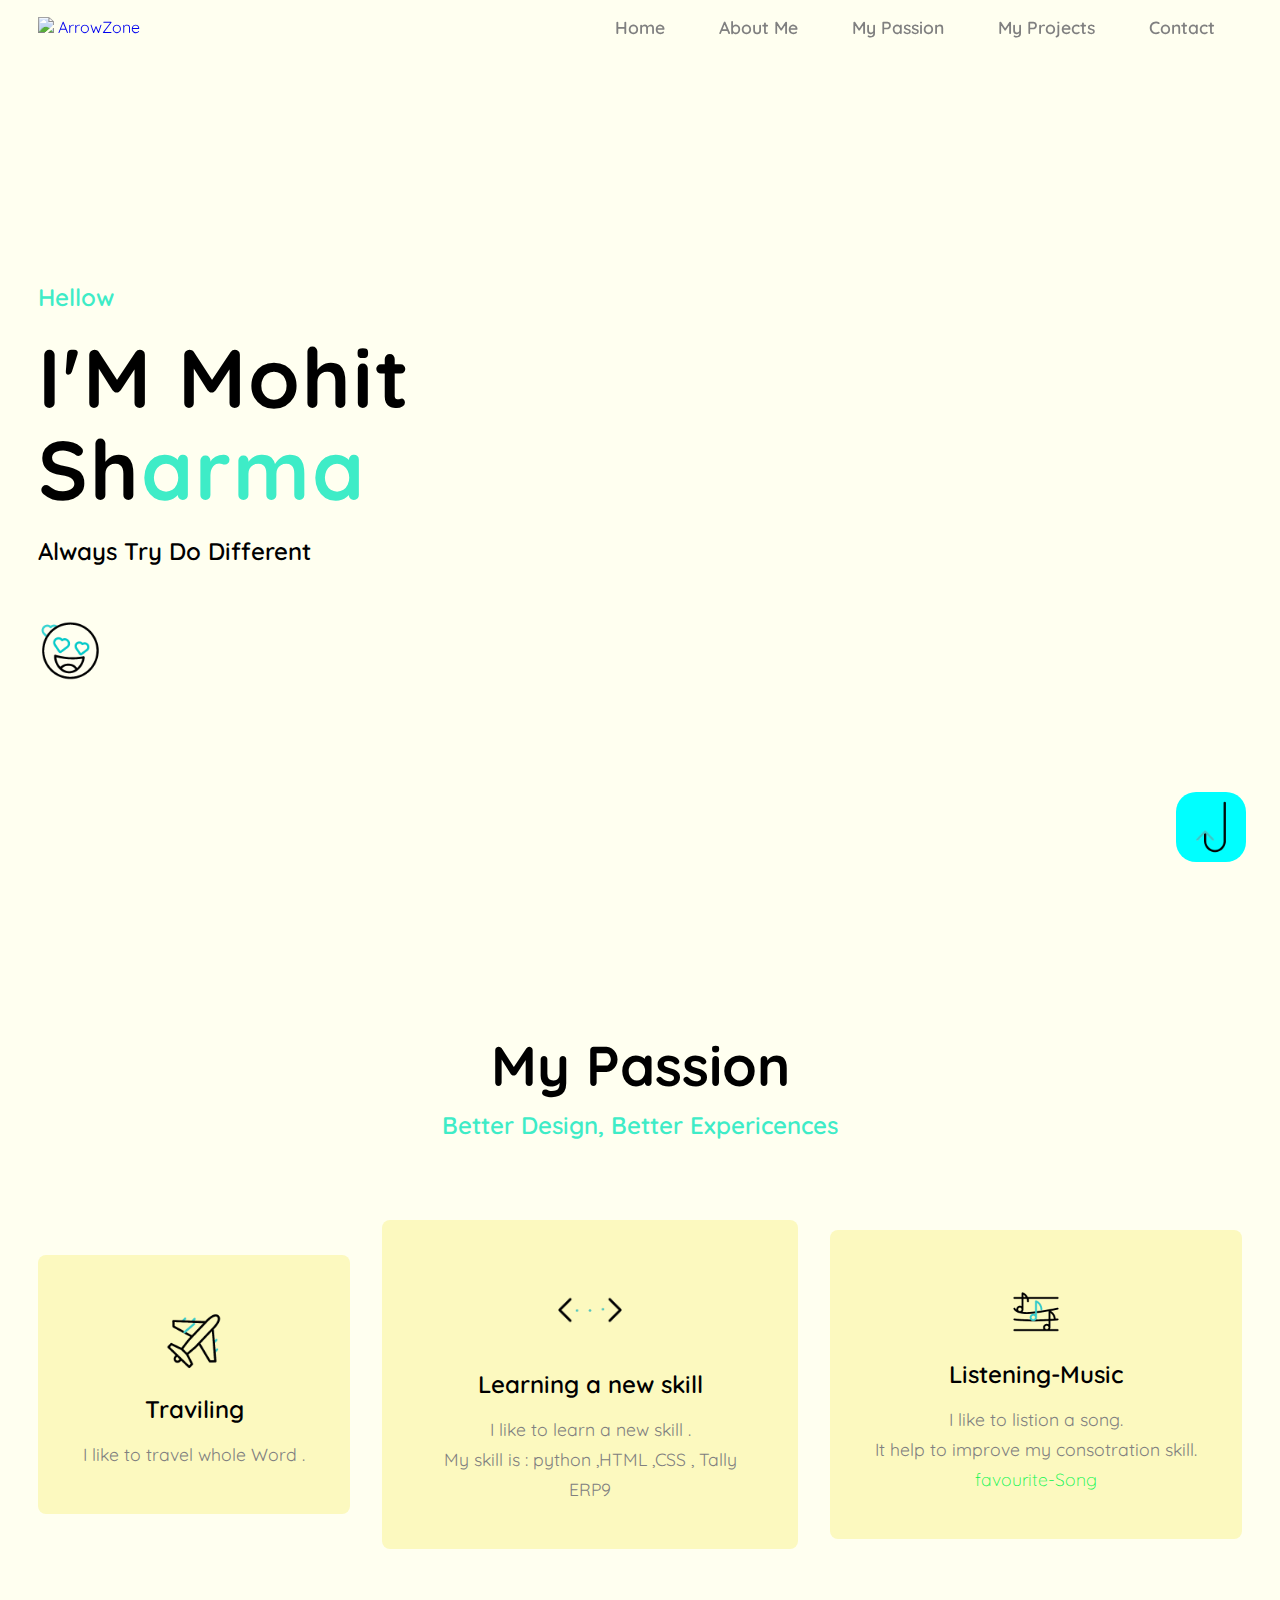
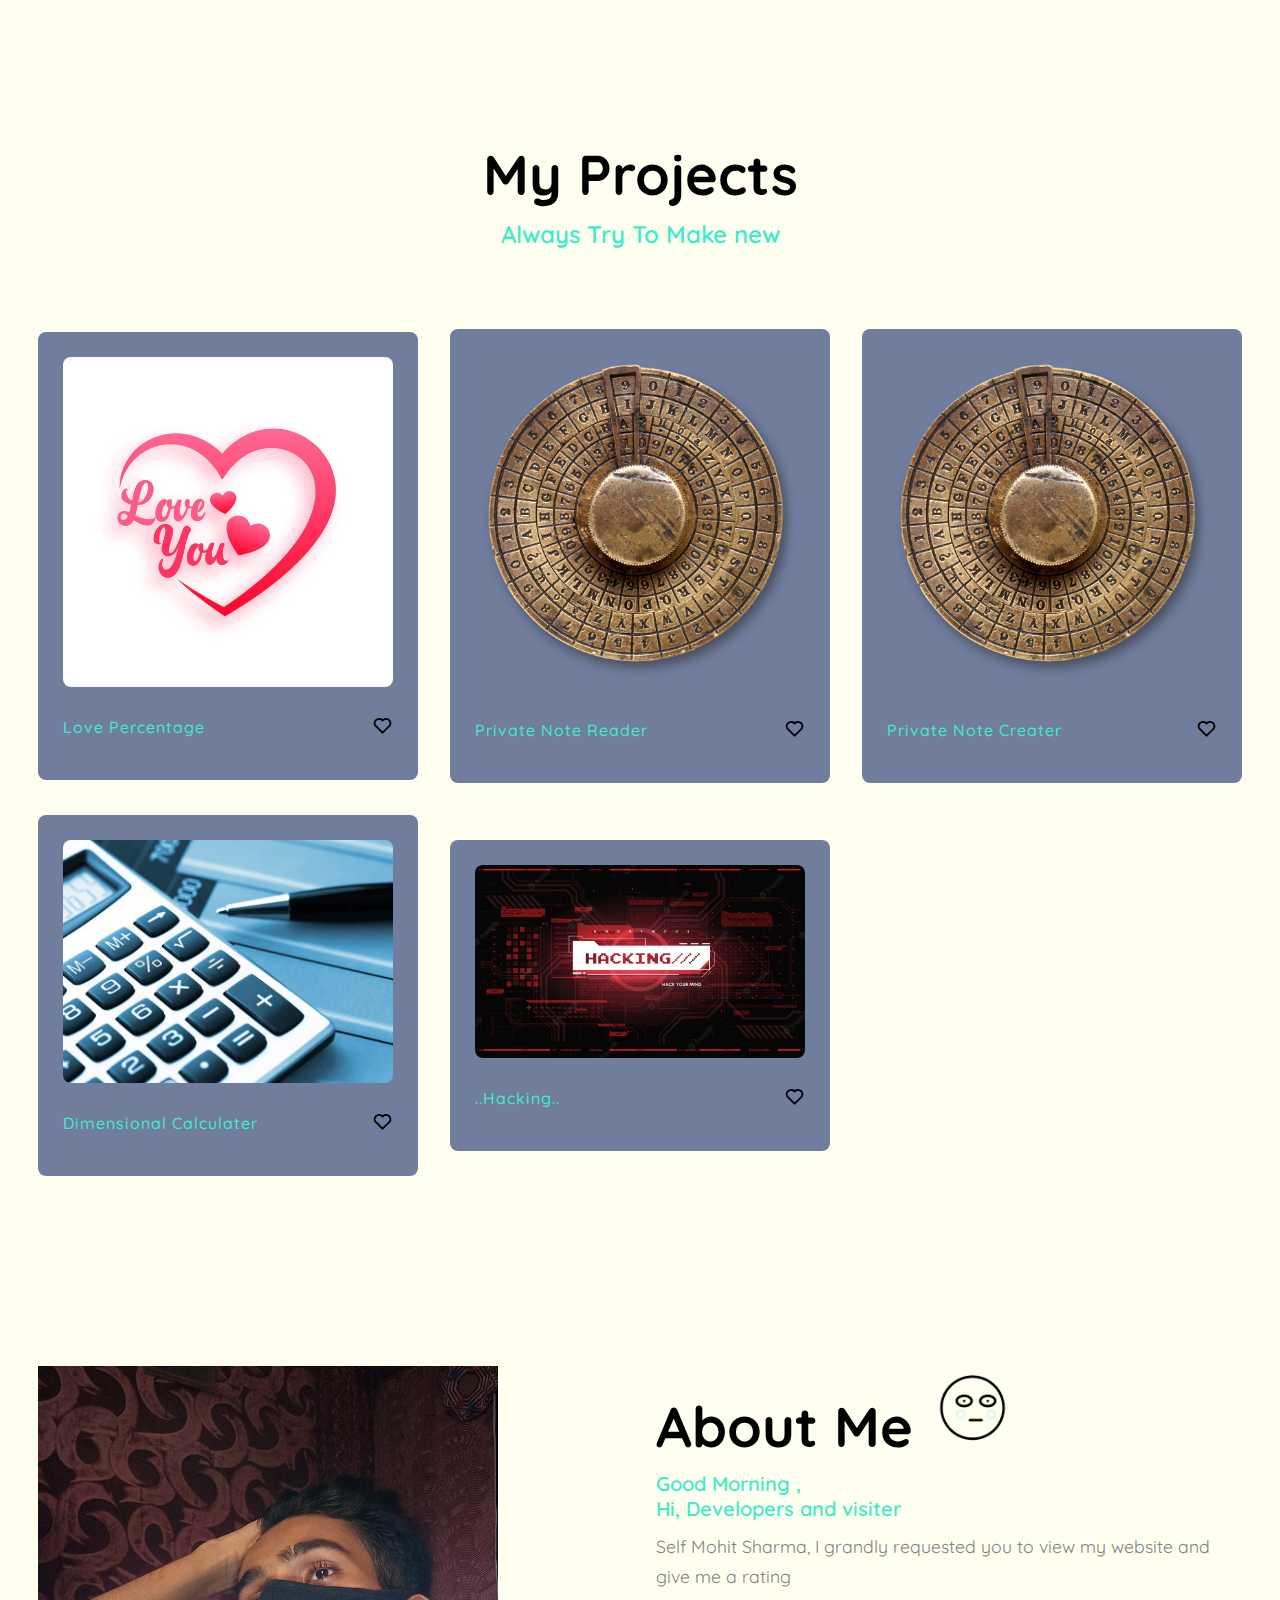
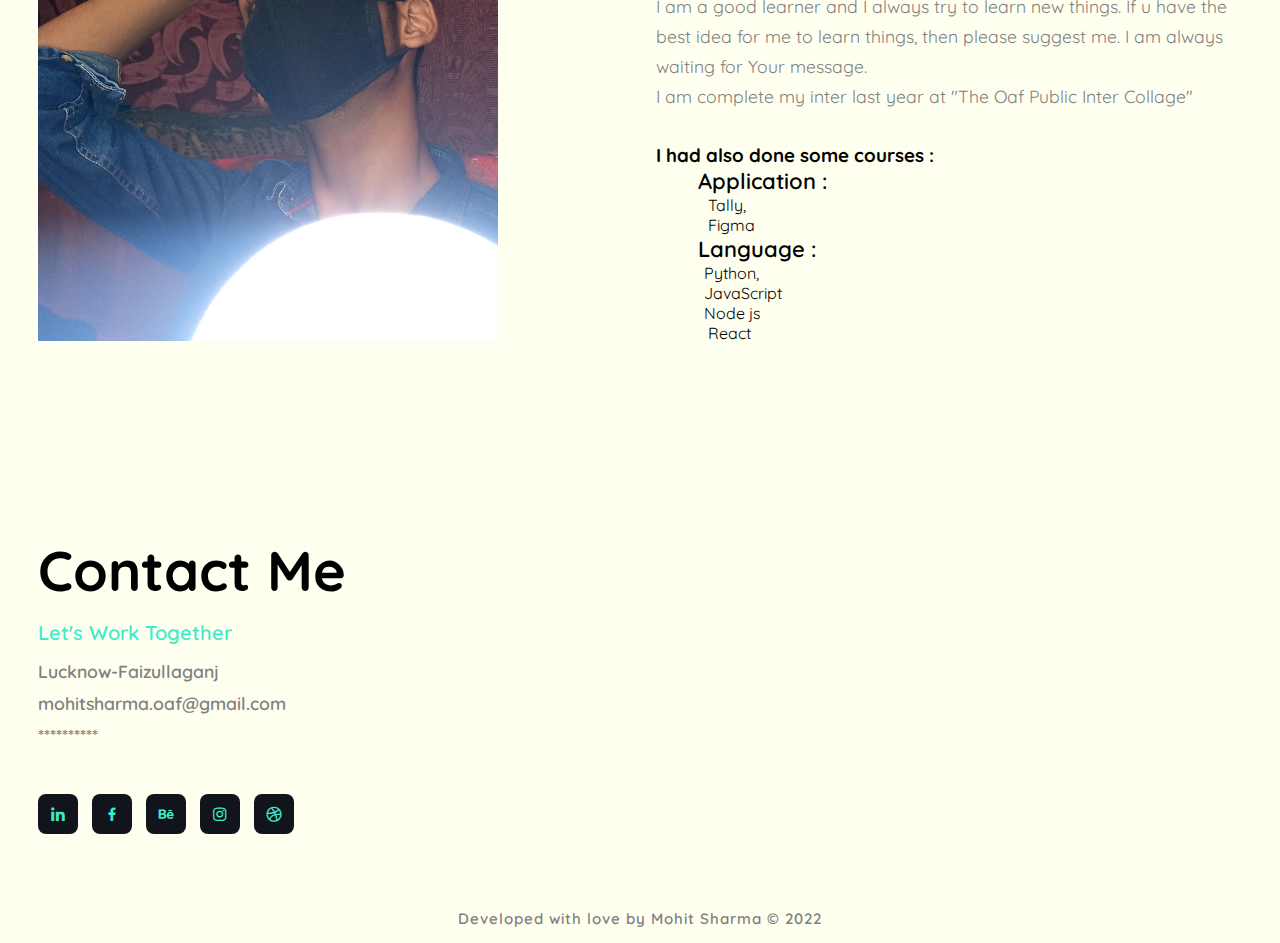
==== index.html @ b11fdea7 "Add files via upload" ====
<!DOCTYPE html>
<html>

<head>
	<meta charset="utf-8">
	<meta name="viewport" content="width=device-width, initial-scale=1">
	<title>Walcome</title>

	<link rel="stylesheet" type="text/css" href="css/Scc_Homepage/style.css">

	<link rel="stylesheet" href="https://unpkg.com/boxicons@latest/css/boxicons.min.css">

	<link rel="preconnect" href="https://fonts.googleapis.com">
	<link rel="preconnect" href="https://fonts.gstatic.com" crossorigin>
	<link href="https://fonts.googleapis.com/css2?family=Quicksand:wght@300;400;500;600;700&display=swap"
		rel="stylesheet">

</head>

<body>
	<header>
		<a href="#" class="logo"><img src="#"> ArrowZone</a>
		<div class="bx bx-menu" id="menu-icon"></div>
		<ul class="navbar">
			<li><a href="#home">Home</a></li>
			<li><a href="#about">About Me</a></li>
			<li><a href="#services"> My Passion</a></li>
			<li><a href="Projects/Project.html">My Projects</a></li>
			<li><a href="#contact">Contact</a></li>
		</ul>
	</header>
	<section class="home" id="home">
		<div class="home-text">
			<h4>Hellow</h4>
			<h1>I'M Mohit <br> Sh<span>arma</span></h1>
			<h3 style="color:rgb(0, 0, 0);">Always Try Do Different</h3>
			<img src="img/22-unscreen.gif" style="width:70px;height:70px;">
		</div>
	</section>
	<section class="services" id="services">
		<div class="main-text">
			<h2>My Passion</h2>
			<h4>Better Design, Better Expericences</h4>
		</div>
		<div class="services-content">
			<div class="box">
				<img src="img/Flite-unscreen.gif" style="width:70px;height:70px;">
				<h3>Traviling</h3>
				<p>I like to travel whole Word . </p>
			</div>
			<div class="box">
				<img src="img/Code-unscreen.gif" style="width:80px;height:80px;">
				<h3>Learning a new skill</h3>
				<p>I like to learn a new skill .<br>
					My skill is : python ,HTML ,CSS , Tally ERP9
				</p>
			</div>
			<div class="box">
				<img src="img/Music-unscreen.gif" style="width:60px;height:60px;">
				<h3>Listening-Music</h3>
				<p>I like to listion a song.<br> It help to improve my consotration skill.<br>
					<a href="https://www.youtube.com/watch?v=nJZcbidTutE" class="fsong">favourite-Song</a>
				</p>
			</div>
		</div>
	</section>
	<section class="Projects" id="Projects">
		<div class="main-text">
			<h2>My Projects</h2>
			<h4>Always Try To Make new</h4>
		</div>
		<div class="Projects-content">
			<div class="row">
				<img src="img/romantic-love-message-hearts-background_1017-29964.webp">
				<div class="main-row">
					<div class="row-text">
						<h6>Love Percentage</h6>
					</div>
					<div class="row-icon">
						<i class='bx bx-heart'></i>
					</div>
				</div>
			</div>
			<div class="row">
				<img src="img/Spy.webp">
				<div class="main-row">
					<div class="row-text">
						<h6>Private Note Reader </h6>
					</div>
					<div class="row-icon">
						<i class='bx bx-heart'></i>
					</div>
				</div>
			</div>
			<div class="row">
				<img src="img/Spy.webp">
				<div class="main-row">
					<div class="row-text">
						<h6>Private Note Creater</h6>
					</div>
					<div class="row-icon">
						<i class='bx bx-heart'></i>
					</div>
				</div>
			</div>
			<div class="row">
				<img src="img/calc.jpeg">
				<div class="main-row">
					<div class="row-text">
						<h6>Dimensional Calculater </h6>
					</div>
					<div class="row-icon">
						<i class='bx bx-heart'></i>
					</div>
				</div>
			</div>
			<div class="row">
				<img src="img/Hacker_img.webp">
				<div class="main-row">
					<div class="row-text">
						<h6>..Hacking..</h6>
					</div>
					<div class="row-icon">
						<i class='bx bx-heart'></i>
					</div>
				</div>
			</div>

		</div>
	</section>
	<section class="about" id="about">
		<div class="about-img">
			<img src="img/im2.jpg">
		</div>

		<div class="about-text">
			<h2>About Me <img src="img/05-unscreen.gif" style="width:80px;height:80px;"></h2>
			<h4>Good Morning , <br>
				<span>Hi, Developers and visiter</span>
			</h4>
			<p>Self Mohit Sharma, I grandly requested you to view my website and give me a rating <br>I am a good
				learner and I always try to learn new things. If u have the best idea for me to learn things, then
				please suggest me.
				I am always waiting for Your message. <br>I am complete my inter last year at "The Oaf Public Inter
				Collage"<http: //theoafpublicintercollege.com> </http:>
			</p>
			<h3>I had also done some courses :</h3>
			<div class="about-in">
				<h5>&nbsp&nbsp&nbsp&nbsp&nbsp&nbsp Application :</h5>
				<li>&nbsp&nbsp&nbsp&nbsp&nbsp&nbsp&nbsp&nbsp&nbsp&nbsp&nbsp&nbsp Tally,</li>
				 <li>&nbsp&nbsp&nbsp&nbsp&nbsp&nbsp&nbsp&nbsp&nbsp&nbsp&nbsp&nbsp Figma</li>
			</div>

			<div class="about-in">
				<h5>&nbsp&nbsp&nbsp&nbsp&nbsp&nbsp Language :</h5>
				<li>&nbsp&nbsp&nbsp&nbsp&nbsp&nbsp&nbsp&nbsp&nbsp&nbsp&nbsp&nbspPython,</li>
				<li>&nbsp&nbsp&nbsp&nbsp&nbsp&nbsp&nbsp&nbsp&nbsp&nbsp&nbsp&nbspJavaScript</li>

				<li>&nbsp&nbsp&nbsp&nbsp&nbsp&nbsp&nbsp&nbsp&nbsp&nbsp&nbsp&nbspNode js</li>
				<li>&nbsp&nbsp&nbsp&nbsp&nbsp&nbsp&nbsp&nbsp&nbsp&nbsp&nbsp&nbsp React </li>
			</div>

		</div>

		</div>

		</div>
	</section>
	<section class="contact" id="contact">
		<div class="contact-text">
			<h2>Contact Me</h2>
			<h4>Let's Work Together</h4>
			<div class="contact-list">
				<li><a href="#">Lucknow-Faizullaganj</a></li>
				<li><a href="#">mohitsharma.oaf@gmail.com</a></li>
				<li><a href="#">**********</a></li>
			</div>
			<div class="contact-icons">
				<a href="#"><i class='bx bxl-linkedin'></i></a>
				<a href="#"><i class='bx bxl-facebook'></i></a>
				<a href="#"><i class='bx bxl-behance'></i></a>
				<a href="https://www.instagram.com/me._.mohit/"><i class='bx bxl-instagram'></i></a>
				<a href="#"><i class='bx bxl-dribbble'></i></a>
			</div>
		</div>
	</section>
	<div class="last-text">
		<p>Developed with love by Mohit Sharma © 2022</p>
	</div>
	<a href="#" class="top"><img src="img/upside-unscreen.gif" style="width:70px;height:70px; background-color: aqua;
		border-radius: 20px;"></a>
	<script src="https://unpkg.com/scrollreveal"></script>
	<script type="text/javascript" src="js/scr_Homepage/script.js"></script>

</body>

</html>
---- css/Scc_Homepage/style.css ----
*{
	padding: 0;
	margin: 0;
	box-sizing: border-box;
	font-family: 'Quicksand', sans-serif;
	list-style: none;
	text-decoration: none;
	scroll-behavior: smooth;
}

:root{
	--bg-color: ivory;
	--text-color: rgb(0, 0, 0);
	--main-color: #3eecc7;
	--second-color: gray;
	--other-color: #1c359c;
	--h1-font: 5.2rem;
	--h2-font: 3.5rem;
	--p-font: 1.1rem;
}
body{
	background: var(--bg-color);
	color: var(--text-color);
}
header{
	position: fixed;
	right: 0;
	top: 0;
	width: 100%;
	z-index: 1000;
	display: flex;
	align-items: center;
	justify-content: space-between;
	background: transparent;
	padding: 22px 16%;
	border-bottom: 1px solid transparent;
	transition: all .40s ease;
}
.logo img{
	width: 135px;
	height: auto;
}
.navbar {
	display: flex;
	
}
.navbar a{
	
	color: var(--second-color);
	font-size: var(--p-font);
	font-weight: 600;
	padding: 10px 25px;
	margin: 0 2px;
	border-radius: 0.5rem;
	transition: all .40s ease;
}
.navbar a:hover{
	background: var(--main-color);
	color: var(--text-color);
}
#menu-icon{
	font-size: 36px;
	color: var(--text-color);
	z-index: 10001;
	cursor: pointer;
	display: none;
}

section{
	padding: 160px 16% 90px;
}
.home{
	height: 100vh;
	width: 100%;
	position: relative;
	background: url(img/Coding_wallpaper.jpg);
	background-size: cover;
	background-position: center;
	display: flex;
	align-items: center;
	justify-content: flex-start;
}
.home-text h1{
	margin: 20px 0;
	font-size: var(--h1-font);
	font-weight: bold;
	line-height: 1.1;
	letter-spacing: 2px;
}
span{
	color: var(--main-color);
}
.home-text h4{
	color: var(--main-color);
	font-size: 24px;
	font-weight: 600;
}
.home-text h3{
	font-size: 24px;
	font-weight: 600;
	margin-bottom: 3rem;
}
.btn{
	display: inline-block;
	padding: 14px 40px;
	border-radius: 0.5rem;
	font-size: 17px;
	font-weight: 500;
	background: var(--main-color);
	color: var(--text-color);
	border: 1px solid var(--main-color);
	transition: all .40s ease;
}
.btn:hover{
	transform: scale(1.01) translateY(-5px);
	background: transparent;
	border: 1px solid var(--main-color);
}

header.sticky{
	padding: 10px 16%;
	background: var(--bg-color);
	border-bottom: 1px solid #0e1630;
}
.about{
	display: grid;
	grid-template-columns: repeat(2, 1fr);
	align-items: center;
	gap: 2rem;
}
.about-text h4{
	margin: 10px 0;
	color: var(--main-color);
	font-size: 20px;
	font-weight: 600;
}
.about-text h2{
	font-size: var(--h2-font);
}
.about-text p{
	color: var(--second-color);
	font-size: var(--p-font);
	line-height: 30px;
	margin-bottom: 2rem;
}
.about-gri{
	display: grid;
	grid-template-columns: repeat(auto-fit, minmax(250px, auto));
	align-items: center;
	gap: 1rem;
	margin-bottom: 3rem;
}
.about-in h5{
	font-size: 22px;
	font-weight: 600;
}
.about-img img{
	height: auto;
	width: 100%;
	max-width: 460px;
}

.main-text{
	text-align: center;
}
.main-text h2{
	font-size: var(--h2-font);
	margin-bottom: 10px;
}
.main-text h4{
	color: var(--main-color);
	font-size: 24px;
	font-weight: 600;
}
.services-content{
	display: grid;
	grid-template-columns: repeat(auto-fit, minmax(300px, auto));
	align-items: center;
	text-align: center;
	gap: 2rem;
	margin-top: 5rem;
}
.box{
	padding: 45px;
	background: #FCF9BF;
	border-top: 5px solid transparent;
	border-radius: 0.5rem;
	transition: all .40s ease;
	cursor: pointer;
}
.box h3{
	font-size: 24px;
	font-weight: 600;
	margin: 15px 0;
	transition: all .40s ease;
}
.box p{
	color: var(--second-color);
	font-size: var(--p-font);
	line-height: 30px;
}
.box:hover{
	transform: scale(1.01) translateY(-5px);
	border-top: 5px solid var(--main-color);
}
.box:hover h3{
	color: var(--main-color);
}

.Projects-content{
	display: grid;
	grid-template-columns: repeat(auto-fit, minmax(350px, auto));
	align-items: center;
	gap: 2rem;
	margin-top: 5rem;
}
.row img{
	height: auto;
	width: 100%;
	border-radius: 0.5rem;
	margin-bottom: 1.5rem;
}
.row{
	padding: 25px;
	background: #707D9D;
	border-radius: 0.5rem;
	transition: all .40s ease;
}
.main-row{
	display: flex;
	align-items: center;
	justify-content: space-between;
	margin-bottom: 1rem;
}
.row h3{
	font-size: 25px;
	font-weight: 700;
}
.row h6{
	color: var(--main-color);
	font-size: 16px;
	font-weight: 500;
	letter-spacing: 1px;
}
.row-icon i{
	font-size: 21px;
}
.row:hover{
	transform: scale(1.01) translateY(-5px);
	cursor: pointer;
}

.contact{
	display: grid;
	grid-template-columns: repeat(2, 1fr);
	align-items: center;
	gap: 3rem;
}
.contact-text h4{
	margin: 15px 0;
	color: var(--main-color);
	font-size: 20px;
	font-weight: 600;
}
.contact-text h2{
	font-size: var(--h2-font);
}
.contact-text p{
	color: var(--second-color);
	font-size: var(--p-font);
	line-height: 30px;
	margin-bottom: 2rem;
}
.contact-list{
	margin-bottom: 3rem;
}
.contact-list li{
	margin-bottom: 10px;
	display: block;
}
.contact-list li a{
	display: block;
	color: var(--second-color);
	font-size: var(--p-font);
	font-weight: 600;
	transition: all .40s ease;
}
.contact-list li a:hover{
	transform: scale(1.01) translateY(-5px);
	color: var(--main-color);
}
.contact-icons i{
	height: 40px;
	width: 40px;
	background: #12141c;
	border-radius: 0.5rem;
	color: var(--main-color);
	display: inline-flex;
	align-items: center;
	justify-content: center;
	font-size: 18px;
	margin-right: 10px;
	transition: all .40s ease;
}
.contact-icons i:hover{
	transform: scale(1.01) translateY(-5px);
	color: var(--text-color);
	background: var(--main-color);
}

.contact-form form{
	position: relative;
}
.contact-form form input,
form textarea{
	border: none;
	outline: none;
	width: 100%;
	padding: 18px;
	background: #12141c;
	color: var(--text-color);
	font-size: 1rem;
	font-weight: 600;
	margin-bottom: 0.5rem;
	border-radius: 0.5rem;
}
.contact-form textarea{
	resize: none;
	height: 220px;
}
.contact-form form .send{
	display: inline-block;
	font-size: 17px;
	font-weight: 500;
	background: var(--main-color);
	color: var(--text-color);
	width: 190px;
	transition: all .40s ease;
	cursor: pointer;
}

.last-text p{
	text-align: center;
	padding: 15px;
	color: var(--second-color);
	font-size: 15px;
	font-weight: 600;
	letter-spacing: 1px;
}
.top{
	position: fixed;
	bottom: 2.1rem;
	right: 2.1rem;
}
.top i{
	color: var(--text-color);
	background: var(--main-color);
	font-size: 20px;
	padding: 10px;
	border-radius: 0.5rem;
}

@media (max-width: 1325px){
	header{
		padding: 16px 3%;
	}
	header.sticky{
		padding: 8px 3%;
	}
	section{
		padding: 130px 3% 60px;
	}
}

@media (max-width: 970px){
	:root{
		--h1-font: 4.2rem;
	  --h2-font: 2.9rem;
	  --p-font: 1rem;
	}
	section{
		padding: 70px 3% 60px;
	}
	.home{
		height: 85vh;
	}
	.about{
		grid-template-columns: 1fr;
	}
	.about-img{
		text-align: center;
	}
	.contact{
		grid-template-columns: 1fr;
	}
}

@media (max-width: 830px){
	#menu-icon{
		display: block;
	}
	.navbar{
		position: absolute;
		top: -600px;
		right: 0;
		left: 0;
		display: flex;
		flex-direction: column;
		background: #4bf798;
		text-align: left;
		transition: all .40s ease;
	}
	.navbar a{
		display: block;
		padding: 1rem;
		margin: 1rem;
	}
	.navbar.active{
		top: 100%;
	}
	:root{
		--h1-font: 3.7rem;
	  --h2-font: 2.7rem;
	}
}
.local{
	color: bisque;
	background-color: aqua;


	
	color: var(--second-color);
	font-size: var(--p-font);
	font-weight: 600;
	padding: 10px 25px;
	margin: 0 2px;
	border-radius: 0.5rem;
	transition: all .40s ease;
}
.navbar2 a:hover{
	background: bisque;
	color: rgb(25, 8, 255);
}
.home2{
	height: 100vh;
	width: 100%;
	position: relative;
	background: url(../img/main1.jpg);
	background-size: cover;
	background-position: center;
	display: flex;
	align-items: center;
	justify-content: flex-start;
}
.textcol{
	color: rgb(0, 225, 255);
	margin: 20px 0;
	font-size: var(--h1-font);
	font-weight: bold;
	line-height: 1.1;
	letter-spacing: 2px;

}
.content{
	position: absolute;
	top: 50%;
	left:8%;
	transform: translateY(-50%);
	flex-basis: 50%;

}
.row1{
	display: flex;
	height: 88%;
	align-items: center;
} 	
.fsong{
	color: rgb(4, 245, 77);
	font-weight: 100;
}
.fsong:hover{
	color: aqua;
}
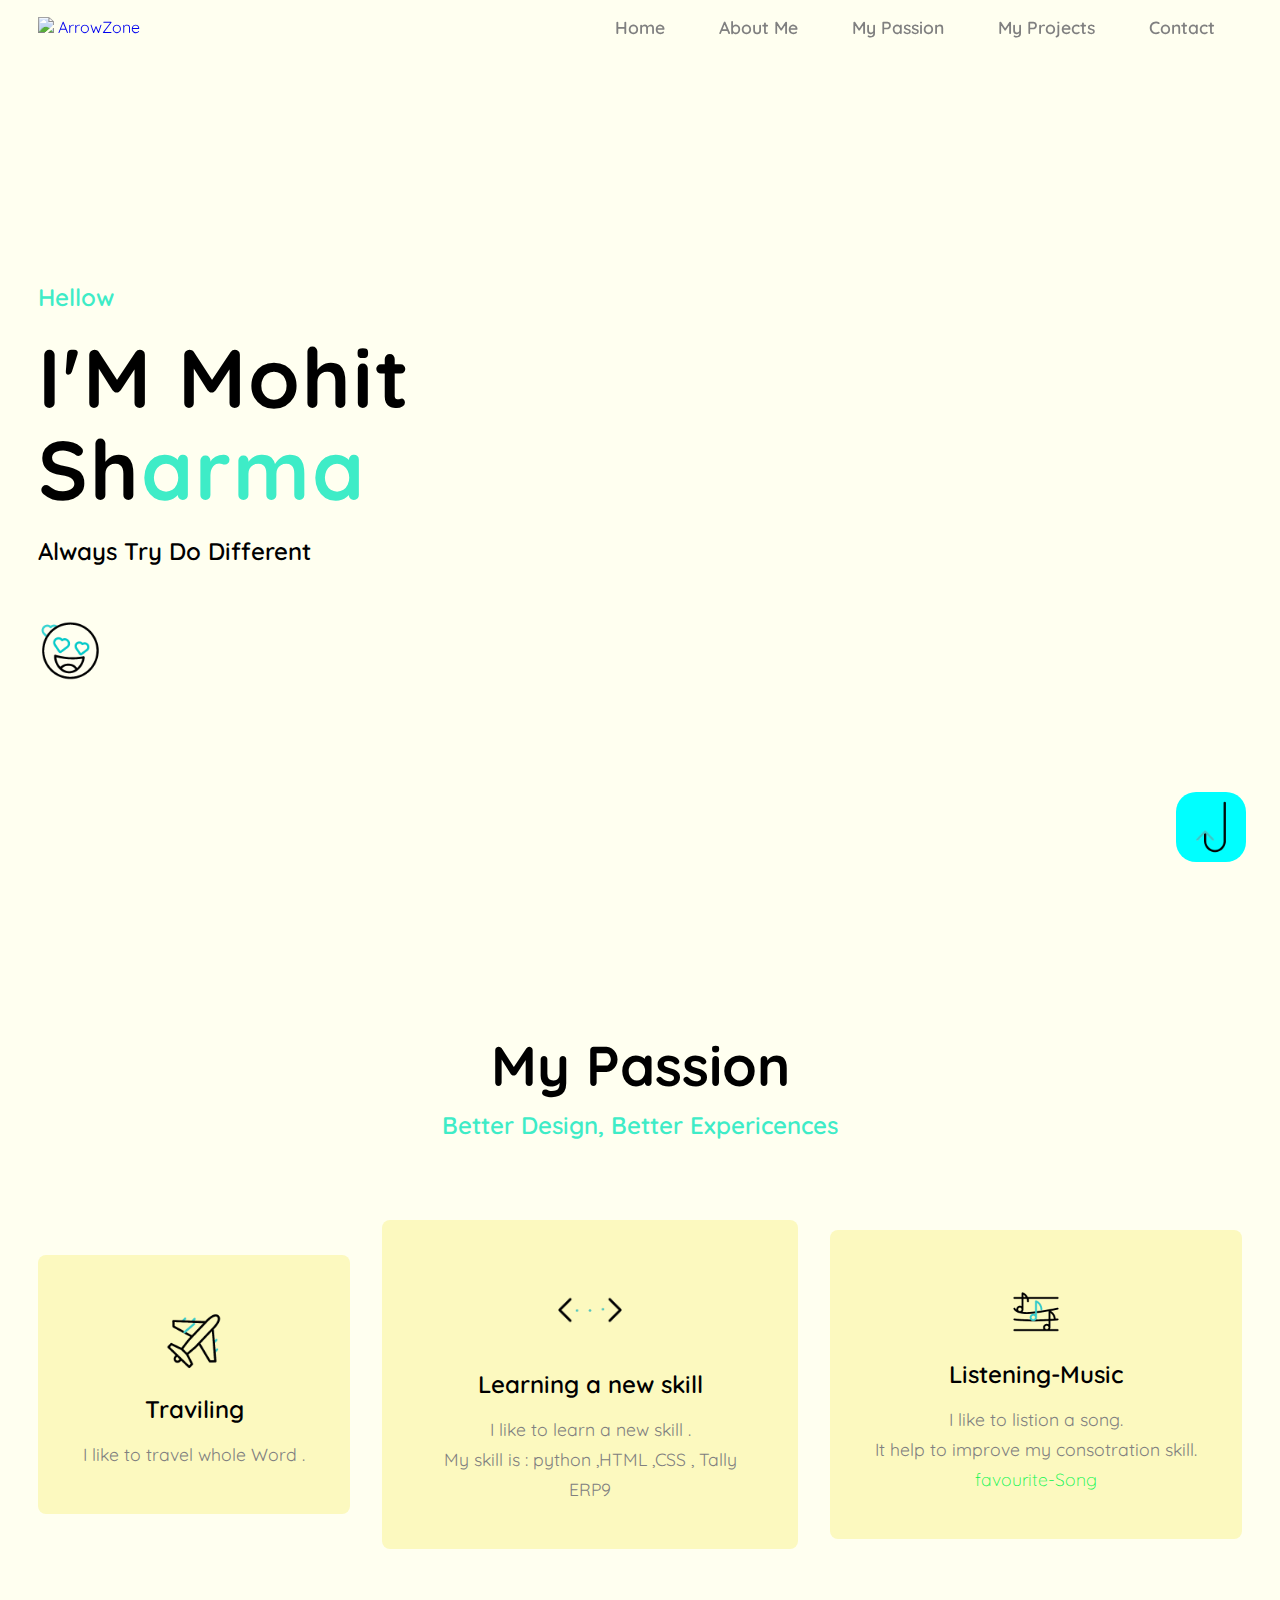
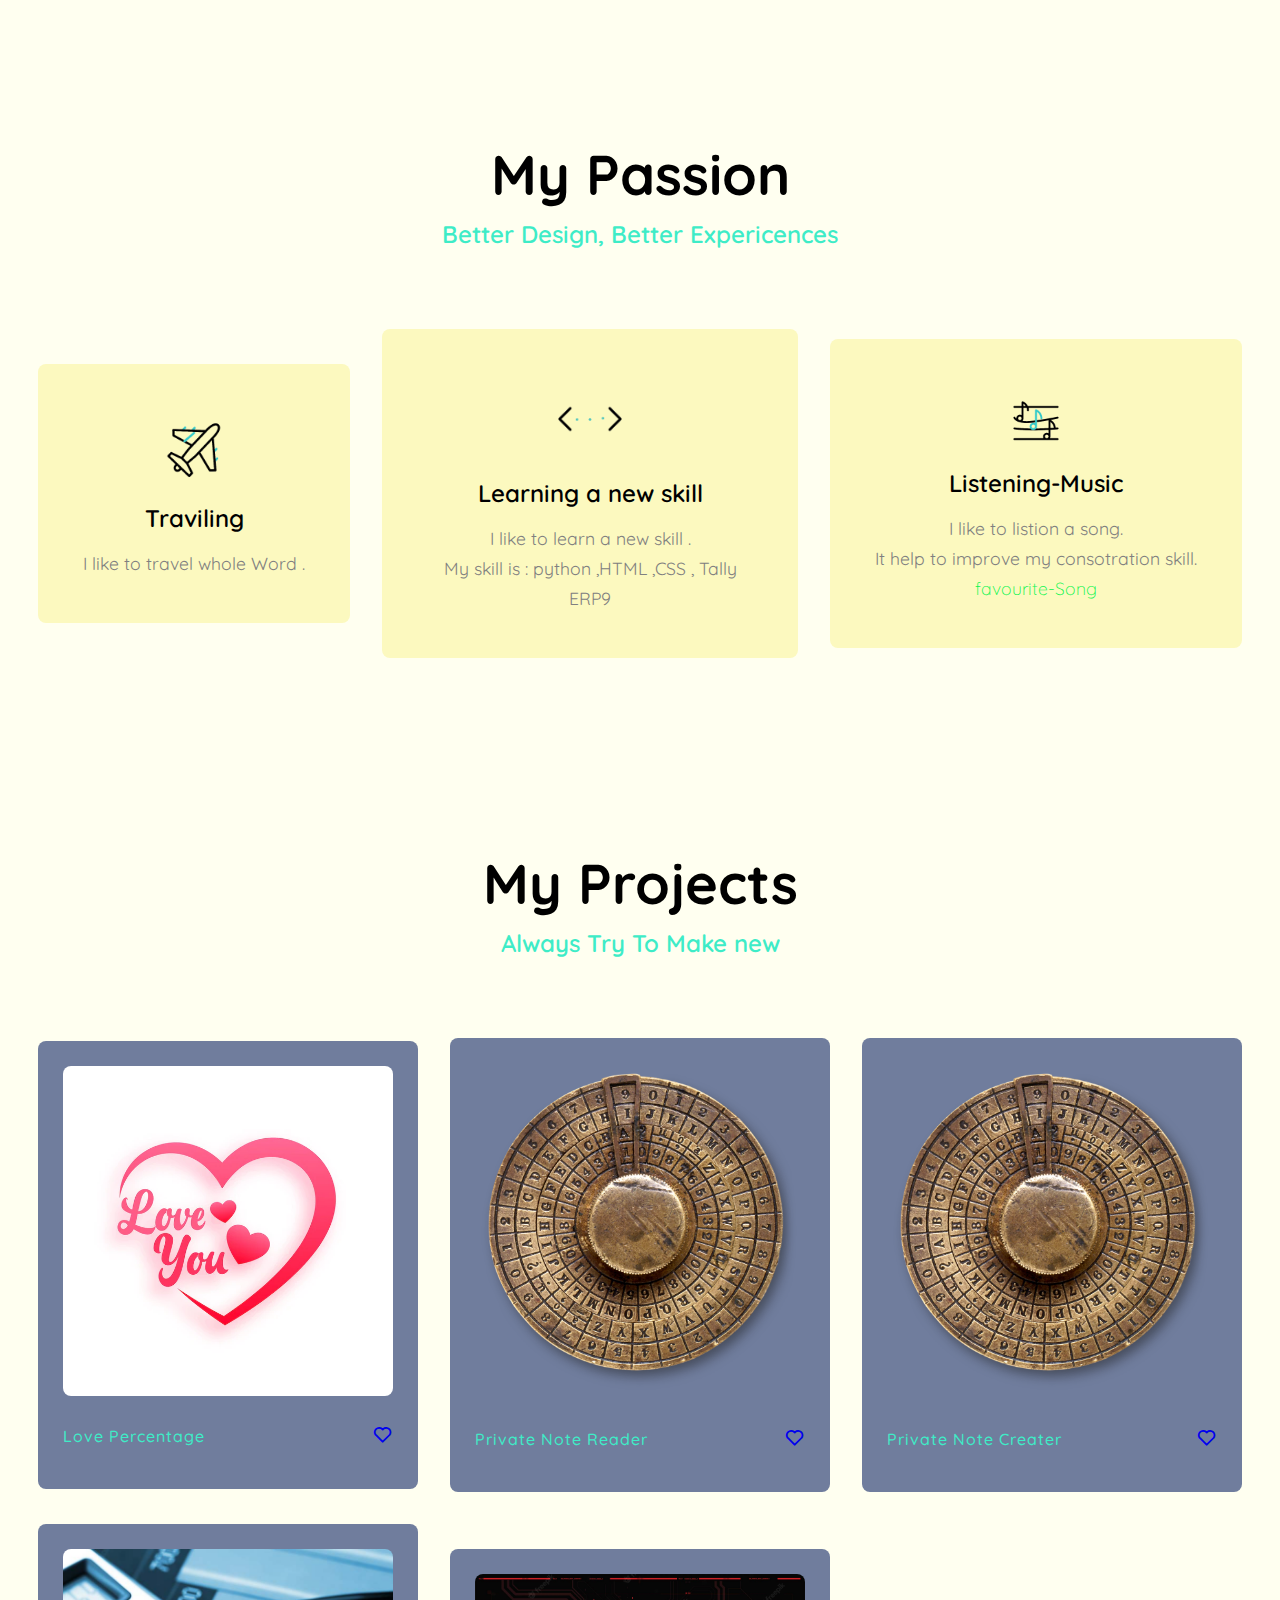
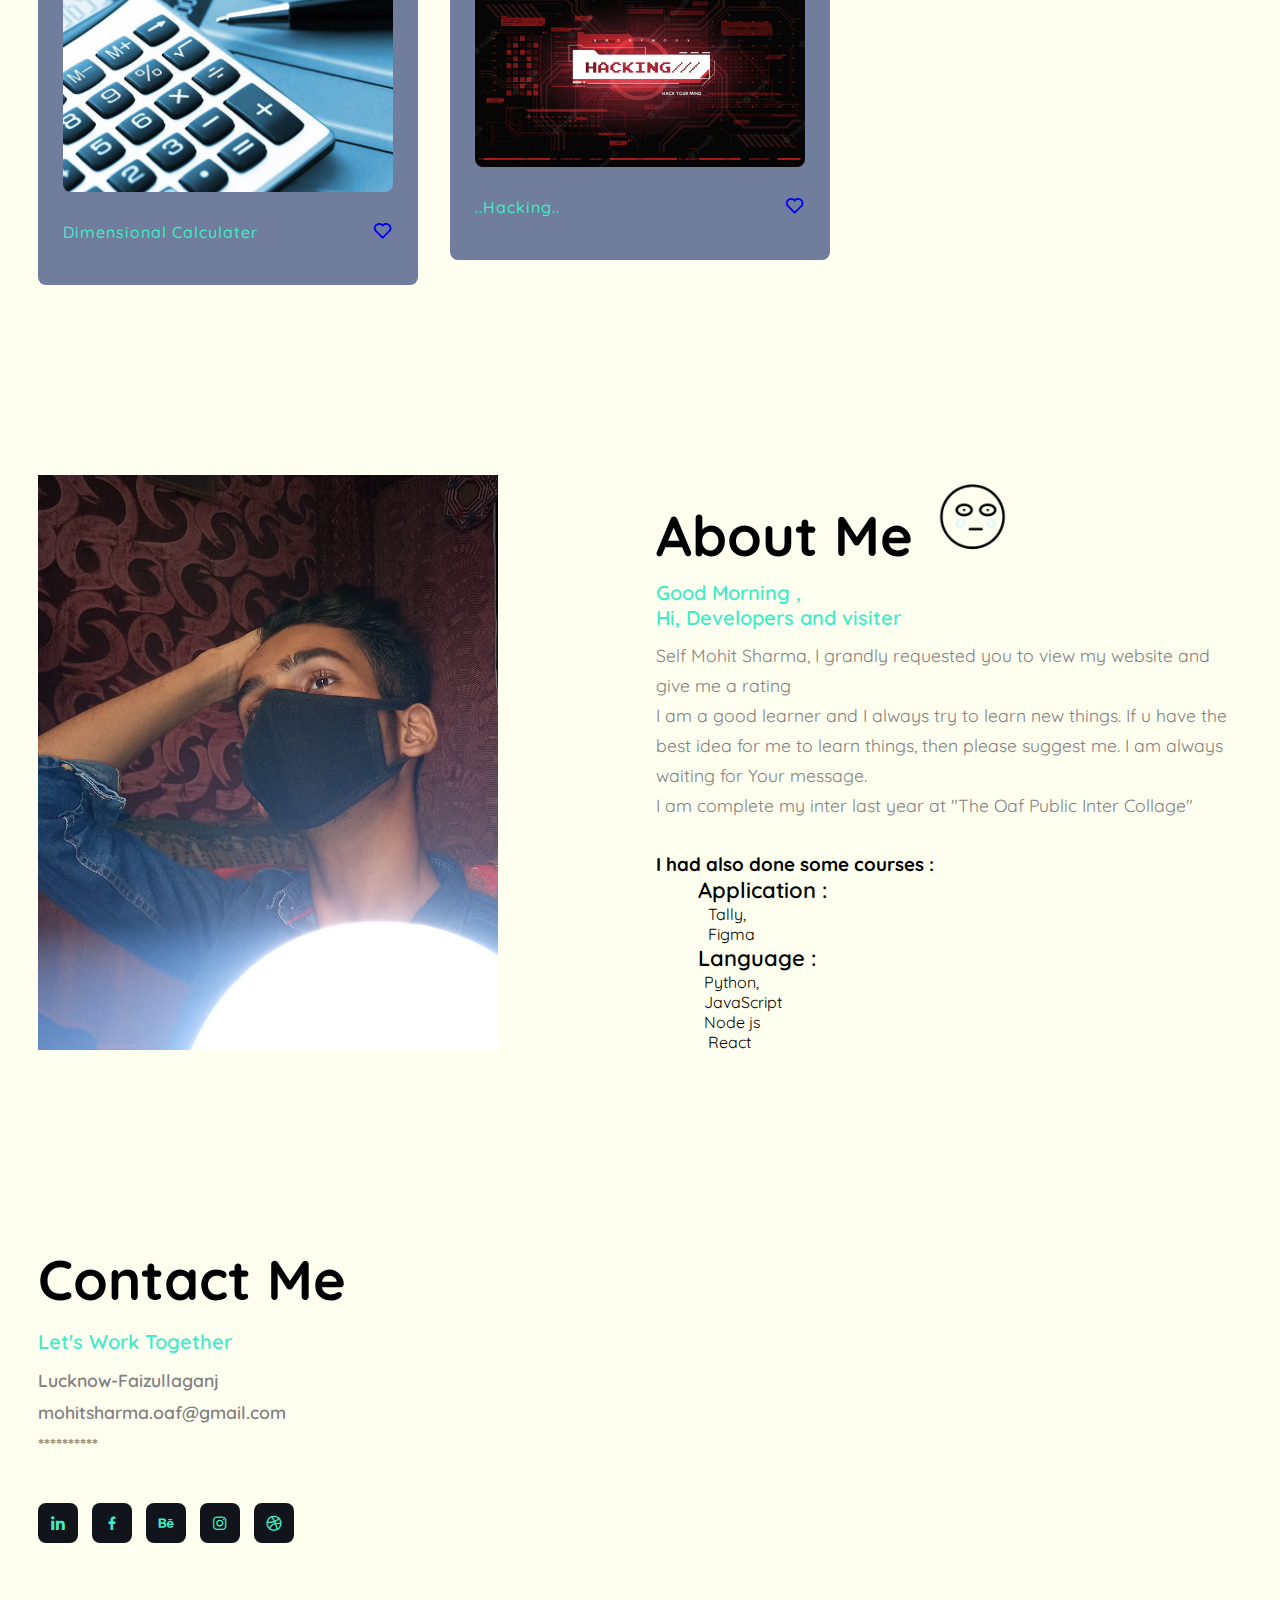
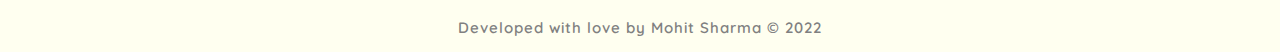
==== commit 4267b243: "Add address" ====
--- a/index.html
+++ b/index.html
@@ -64,6 +64,34 @@
 			</div>
 		</div>
 	</section>
+	</section>
+	<section class="services" id="services">
+		<div class="main-text">
+			<h2>My Passion</h2>
+			<h4>Better Design, Better Expericences</h4>
+		</div>
+		<div class="services-content">
+			<div class="box">
+				<img src="img/Flite-unscreen.gif" style="width:70px;height:70px;">
+				<h3>Traviling</h3>
+				<p>I like to travel whole Word . </p>
+			</div>
+			<div class="box">
+				<img src="img/Code-unscreen.gif" style="width:80px;height:80px;">
+				<h3>Learning a new skill</h3>
+				<p>I like to learn a new skill .<br>
+					My skill is : python ,HTML ,CSS , Tally ERP9
+				</p>
+			</div>
+			<div class="box">
+				<img src="img/Music-unscreen.gif" style="width:60px;height:60px;">
+				<h3>Listening-Music</h3>
+				<p>I like to listion a song.<br> It help to improve my consotration skill.<br>
+					<a href="https://www.youtube.com/watch?v=nJZcbidTutE" class="fsong">favourite-Song</a>
+				</p>
+			</div>
+		</div>
+	</section>
 	<section class="Projects" id="Projects">
 		<div class="main-text">
 			<h2>My Projects</h2>
@@ -71,6 +99,7 @@
 		</div>
 		<div class="Projects-content">
 			<div class="row">
+				<a href="Projects/lOVE_PER/Index.html">
 				<img src="img/romantic-love-message-hearts-background_1017-29964.webp">
 				<div class="main-row">
 					<div class="row-text">
@@ -80,22 +109,25 @@
 						<i class='bx bx-heart'></i>
 					</div>
 				</div>
-			</div>
+			</a>
+			</div>
+			<div class="row">
+				<a href="Projects/Pvt_Note03/Pvt.html"><img src="img/Spy.webp">
+				<div class="main-row">
+					<div class="row-text">
+						<h6>Private Note Reader </h6>
+					</div>
+					<div class="row-icon">
+						<i class='bx bx-heart'></i>
+					</div>
+				</div>
+			</a>
+			</div>
+			<a href="Projects/Converter04/Index.html">
 			<div class="row">
 				<img src="img/Spy.webp">
 				<div class="main-row">
 					<div class="row-text">
-						<h6>Private Note Reader </h6>
-					</div>
-					<div class="row-icon">
-						<i class='bx bx-heart'></i>
-					</div>
-				</div>
-			</div>
-			<div class="row">
-				<img src="img/Spy.webp">
-				<div class="main-row">
-					<div class="row-text">
 						<h6>Private Note Creater</h6>
 					</div>
 					<div class="row-icon">
@@ -103,8 +135,9 @@
 					</div>
 				</div>
 			</div>
-			<div class="row">
-				<img src="img/calc.jpeg">
+		</a>
+			<div class="row">
+				<a href="Projects/Dimensional Calculater02/index.html"><img src="img/calc.jpeg">
 				<div class="main-row">
 					<div class="row-text">
 						<h6>Dimensional Calculater </h6>
@@ -113,8 +146,10 @@
 						<i class='bx bx-heart'></i>
 					</div>
 				</div>
-			</div>
-			<div class="row">
+			</a>
+			</div>
+			<div class="row">
+				<a href="Projects/Hacker_man01/index.html">
 				<img src="img/Hacker_img.webp">
 				<div class="main-row">
 					<div class="row-text">
@@ -124,6 +159,7 @@
 						<i class='bx bx-heart'></i>
 					</div>
 				</div>
+			</a>
 			</div>
 
 		</div>
@@ -194,4 +230,4 @@
 
 </body>
 
-</html>+</html>
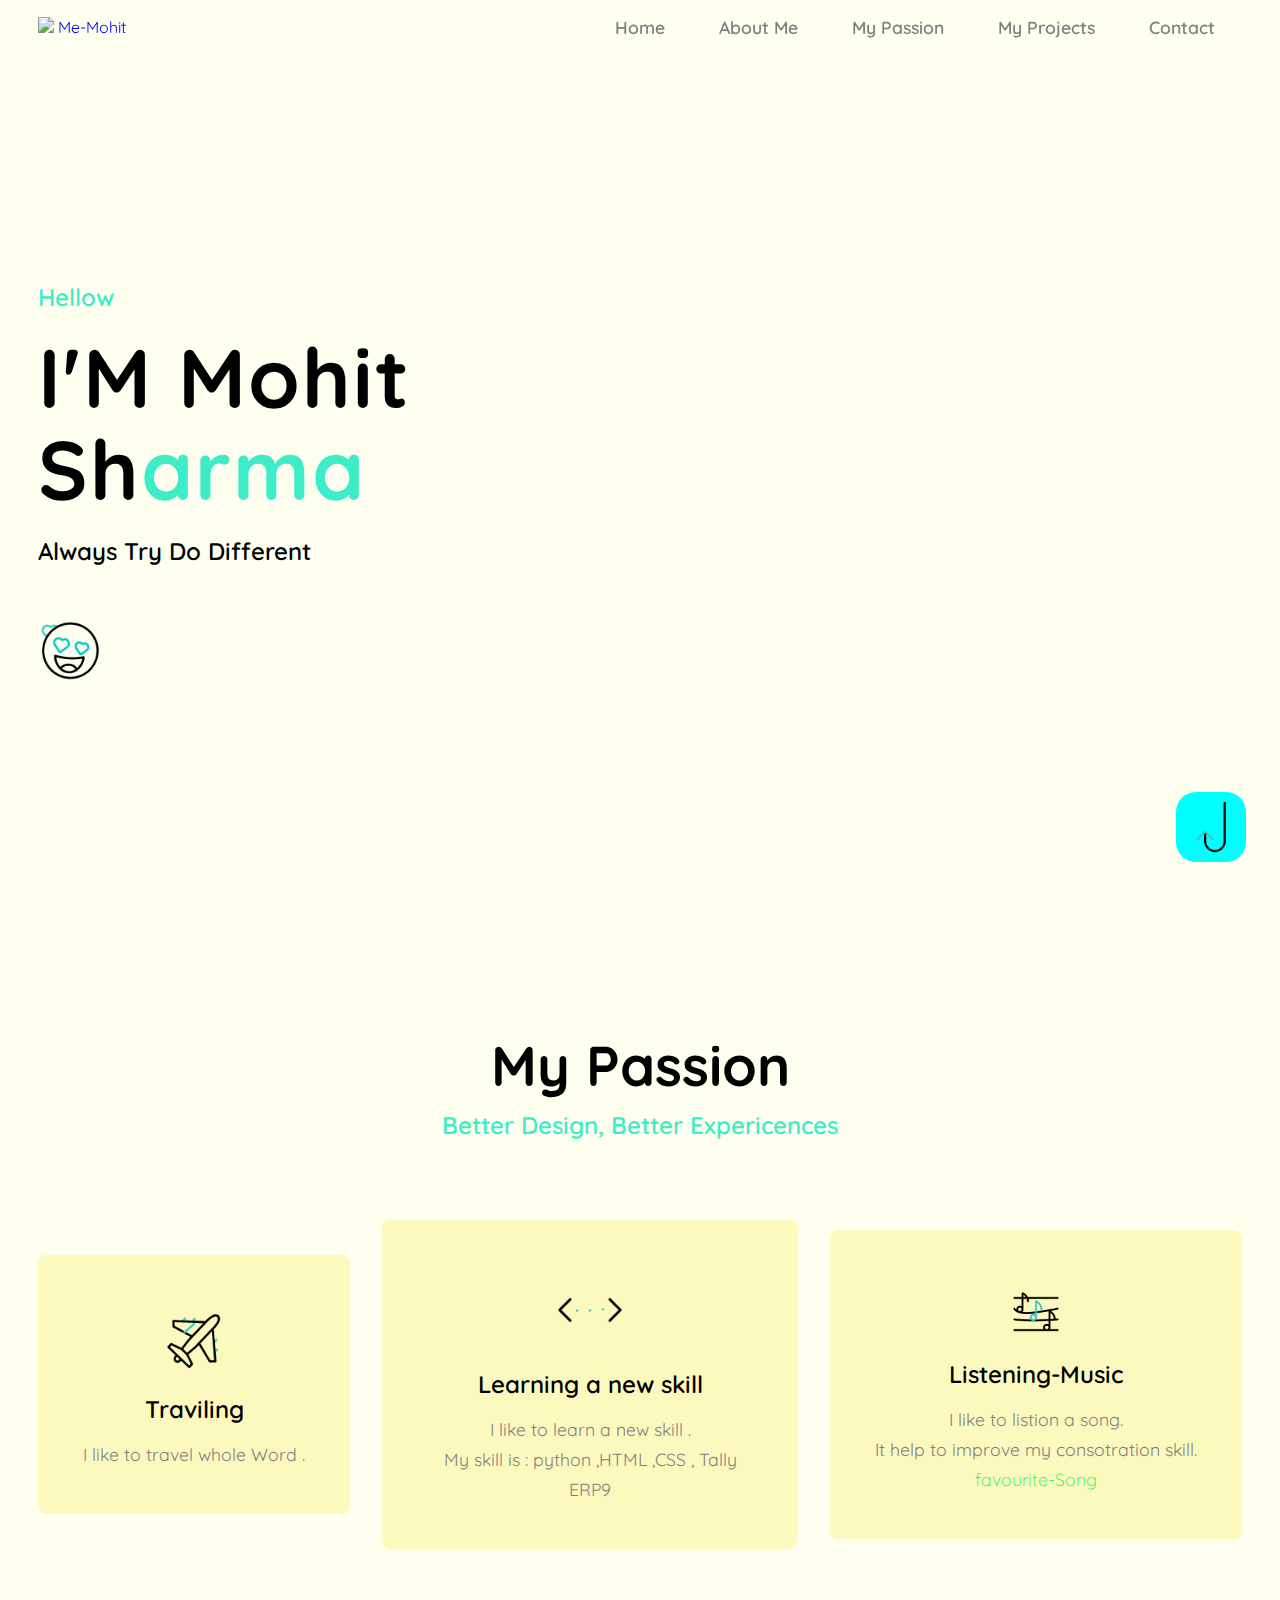
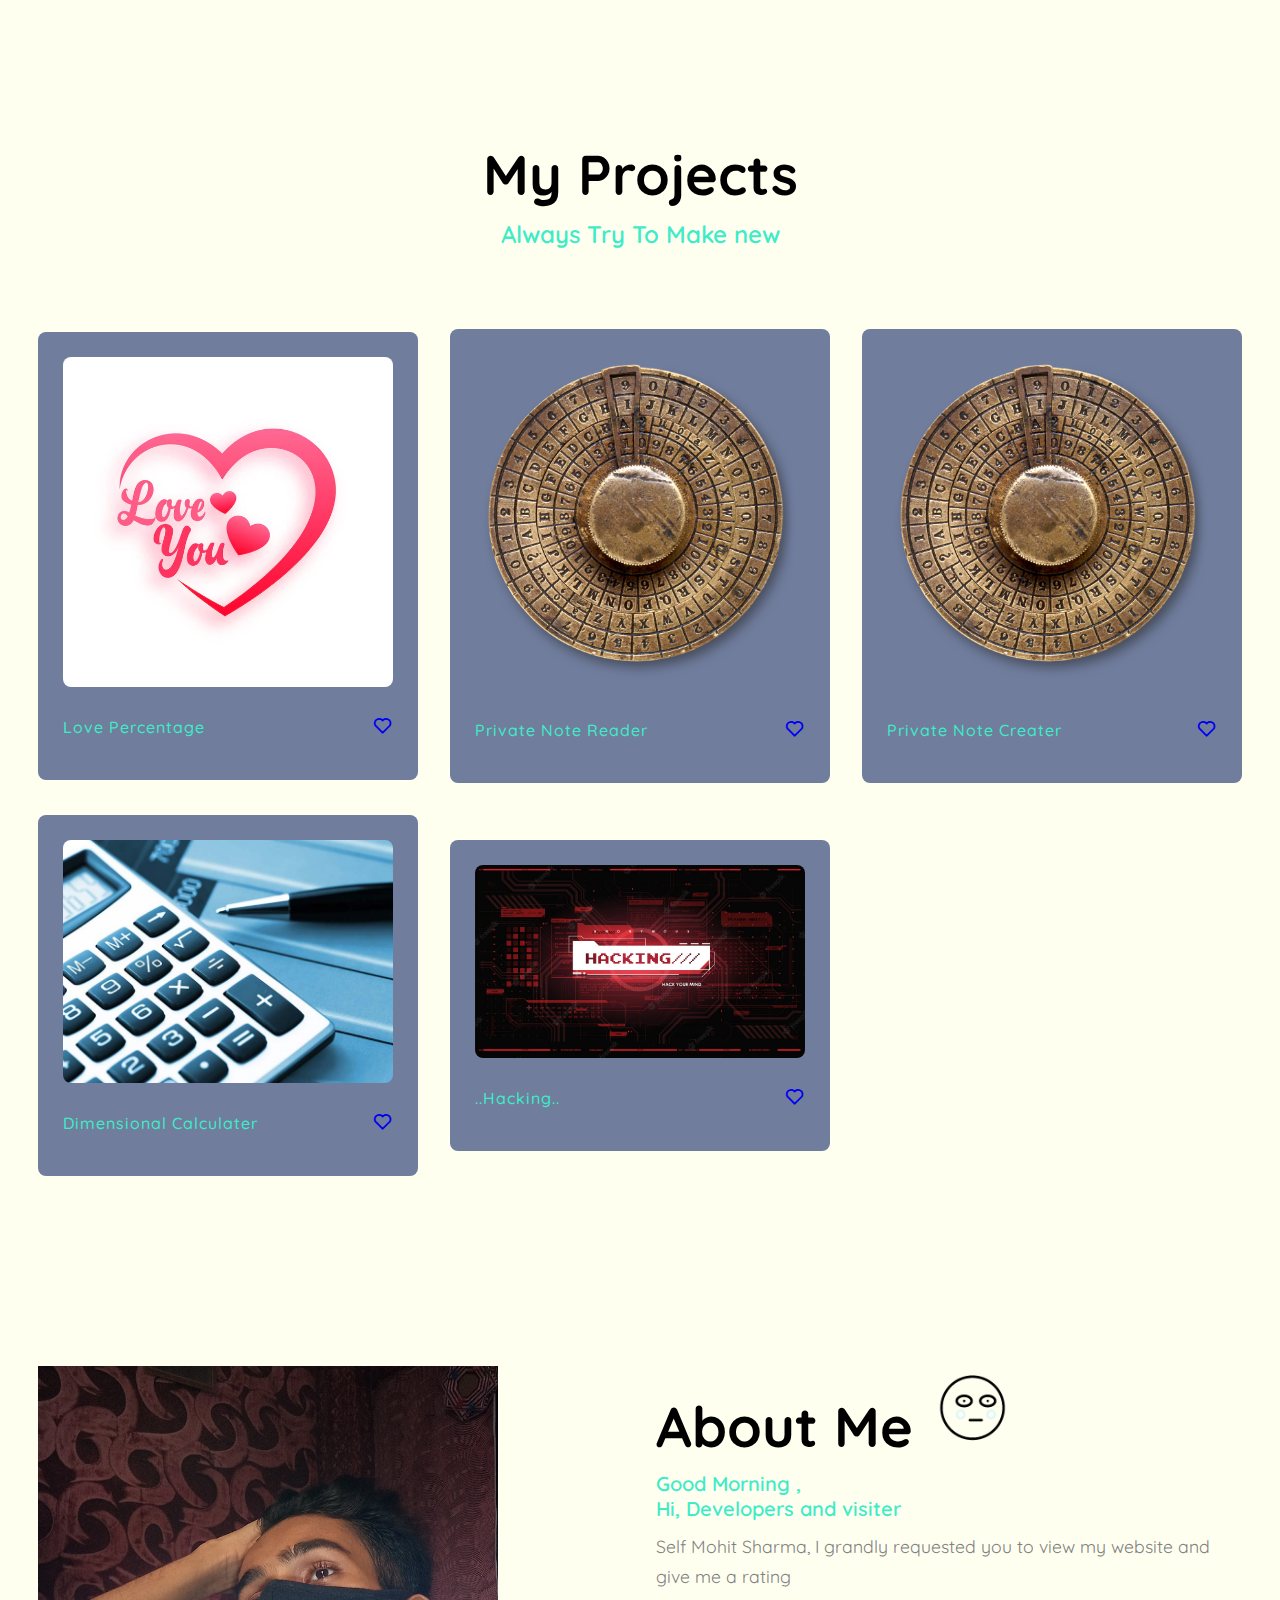
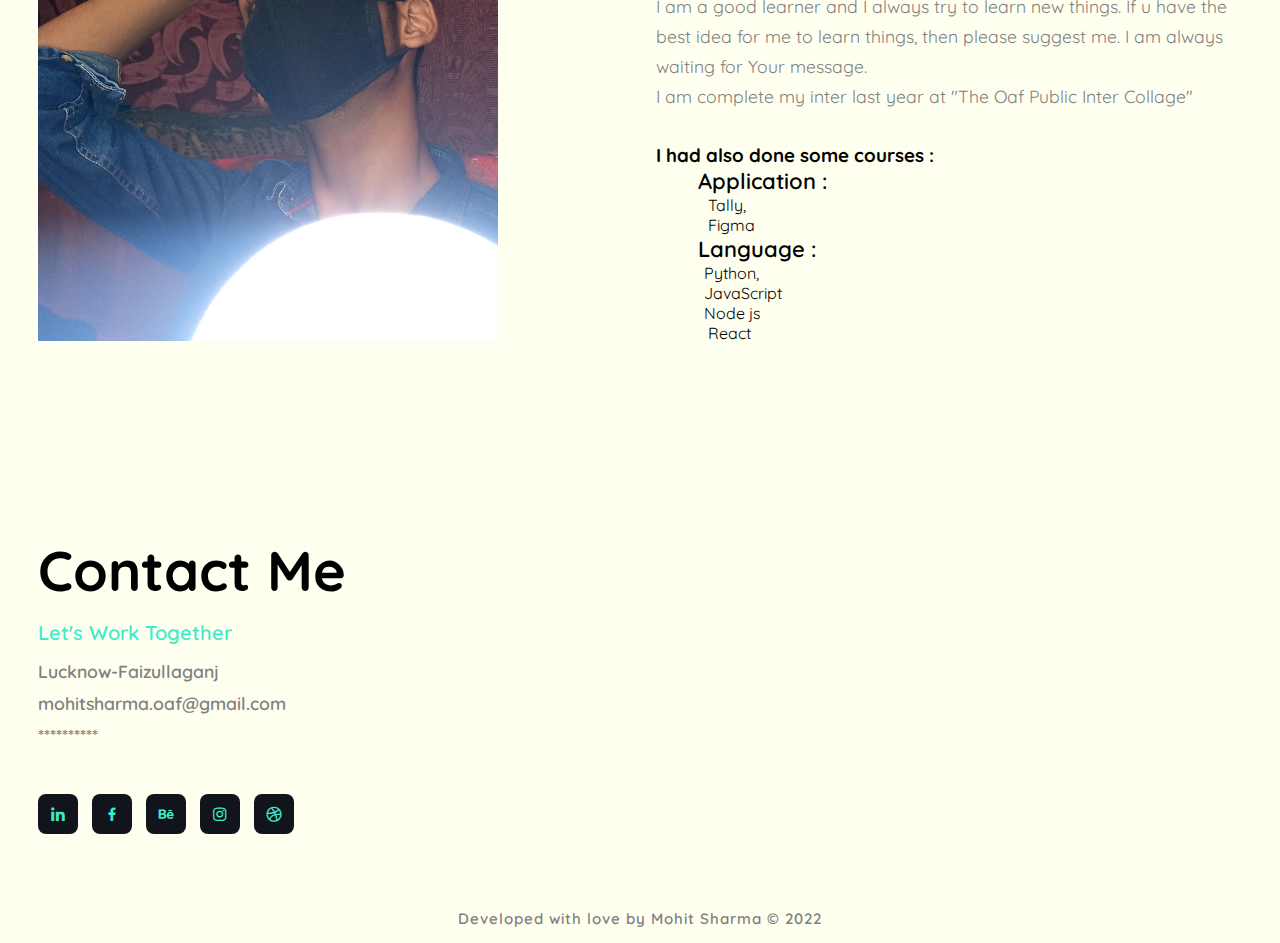
==== commit 189e16b3: "Update index.html" ====
--- a/index.html
+++ b/index.html
@@ -19,7 +19,7 @@
 
 <body>
 	<header>
-		<a href="#" class="logo"><img src="#"> ArrowZone</a>
+		<a href="#" class="logo"><img src="#"> Me-Mohit</a>
 		<div class="bx bx-menu" id="menu-icon"></div>
 		<ul class="navbar">
 			<li><a href="#home">Home</a></li>
@@ -35,33 +35,6 @@
 			<h1>I'M Mohit <br> Sh<span>arma</span></h1>
 			<h3 style="color:rgb(0, 0, 0);">Always Try Do Different</h3>
 			<img src="img/22-unscreen.gif" style="width:70px;height:70px;">
-		</div>
-	</section>
-	<section class="services" id="services">
-		<div class="main-text">
-			<h2>My Passion</h2>
-			<h4>Better Design, Better Expericences</h4>
-		</div>
-		<div class="services-content">
-			<div class="box">
-				<img src="img/Flite-unscreen.gif" style="width:70px;height:70px;">
-				<h3>Traviling</h3>
-				<p>I like to travel whole Word . </p>
-			</div>
-			<div class="box">
-				<img src="img/Code-unscreen.gif" style="width:80px;height:80px;">
-				<h3>Learning a new skill</h3>
-				<p>I like to learn a new skill .<br>
-					My skill is : python ,HTML ,CSS , Tally ERP9
-				</p>
-			</div>
-			<div class="box">
-				<img src="img/Music-unscreen.gif" style="width:60px;height:60px;">
-				<h3>Listening-Music</h3>
-				<p>I like to listion a song.<br> It help to improve my consotration skill.<br>
-					<a href="https://www.youtube.com/watch?v=nJZcbidTutE" class="fsong">favourite-Song</a>
-				</p>
-			</div>
 		</div>
 	</section>
 	</section>
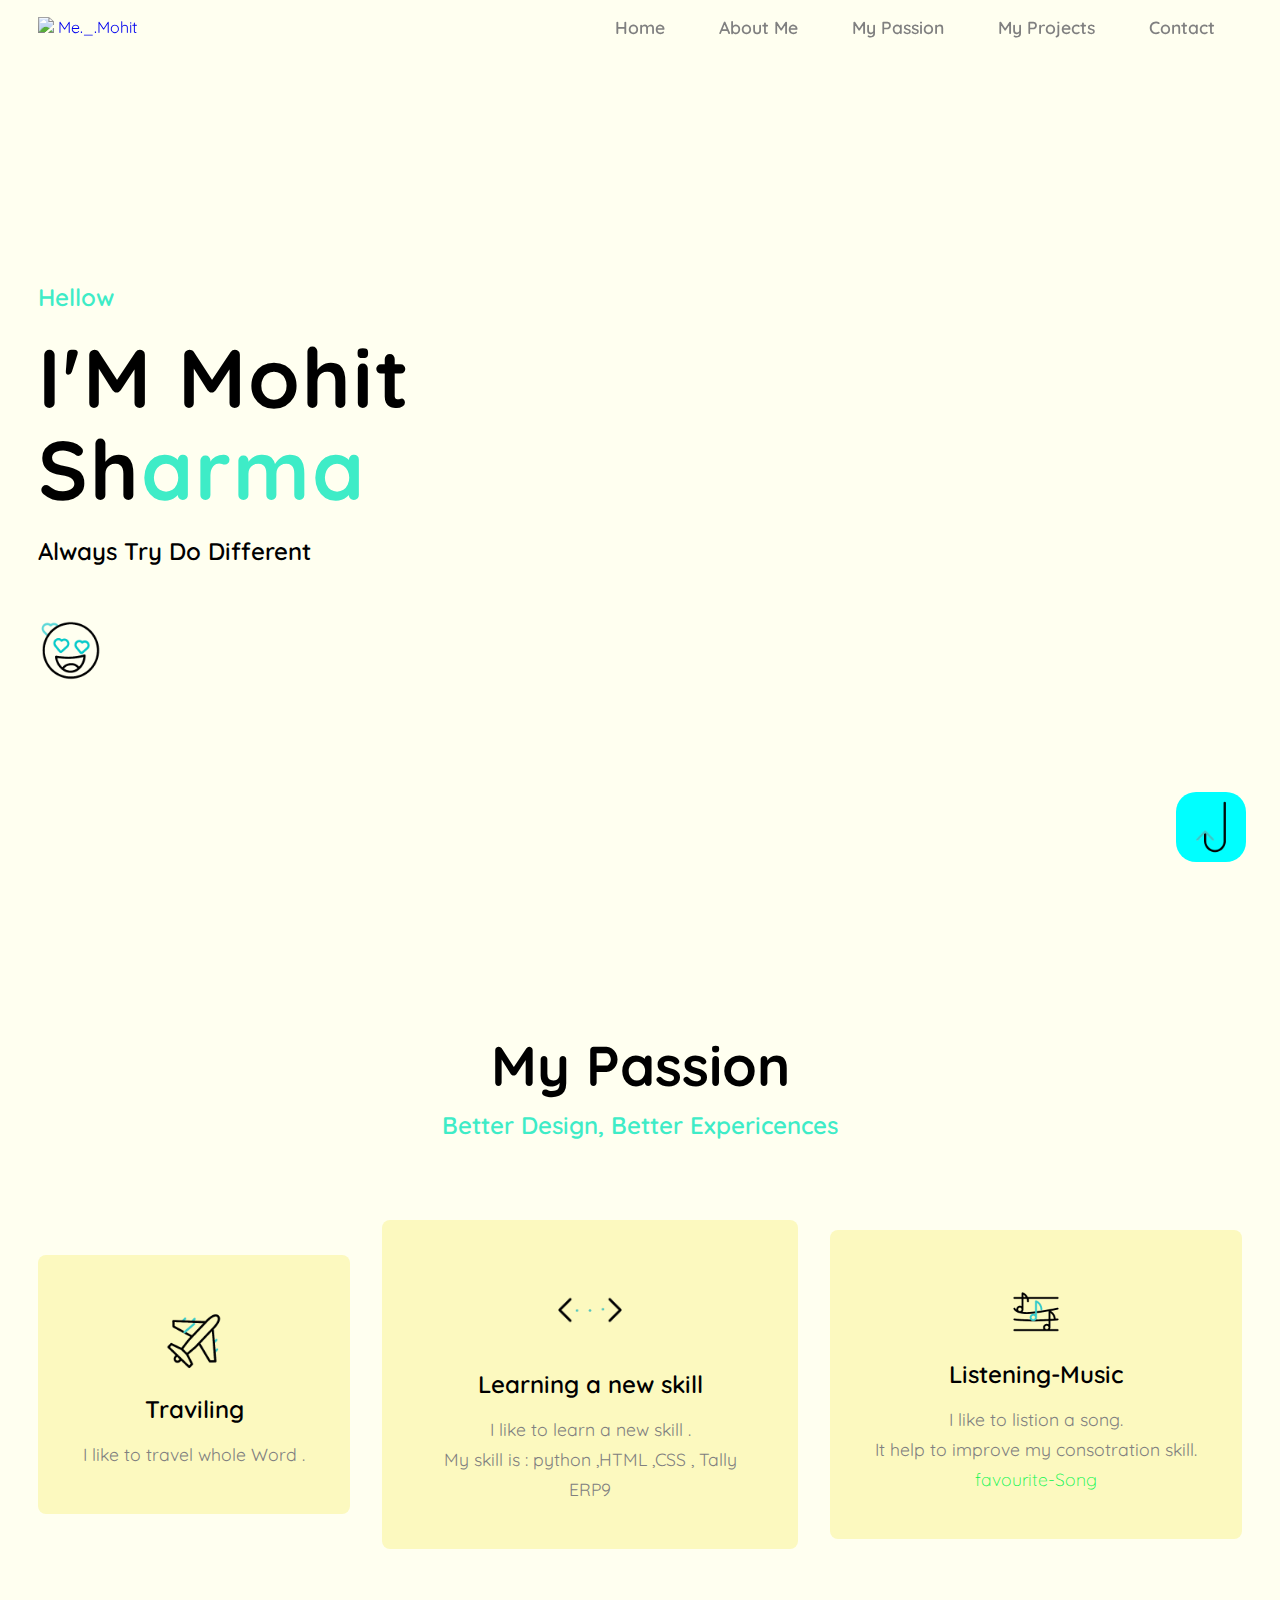
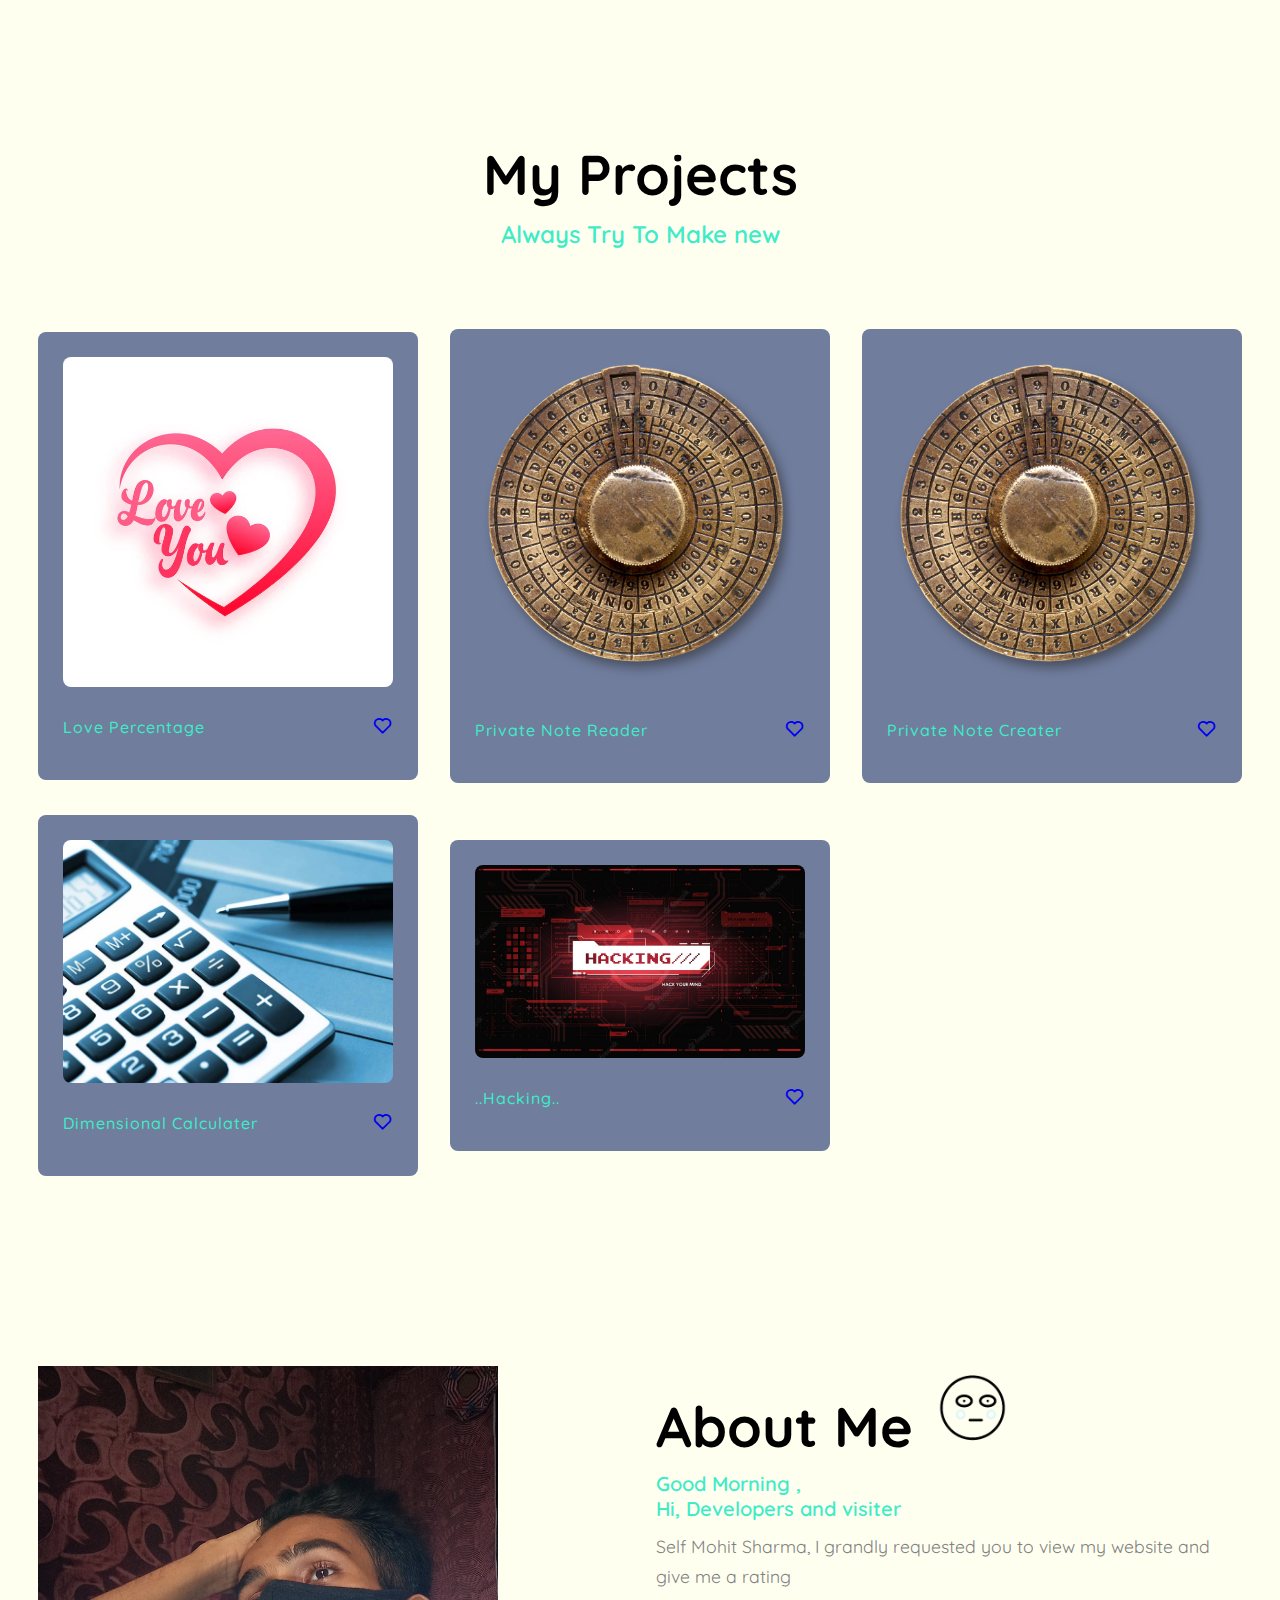
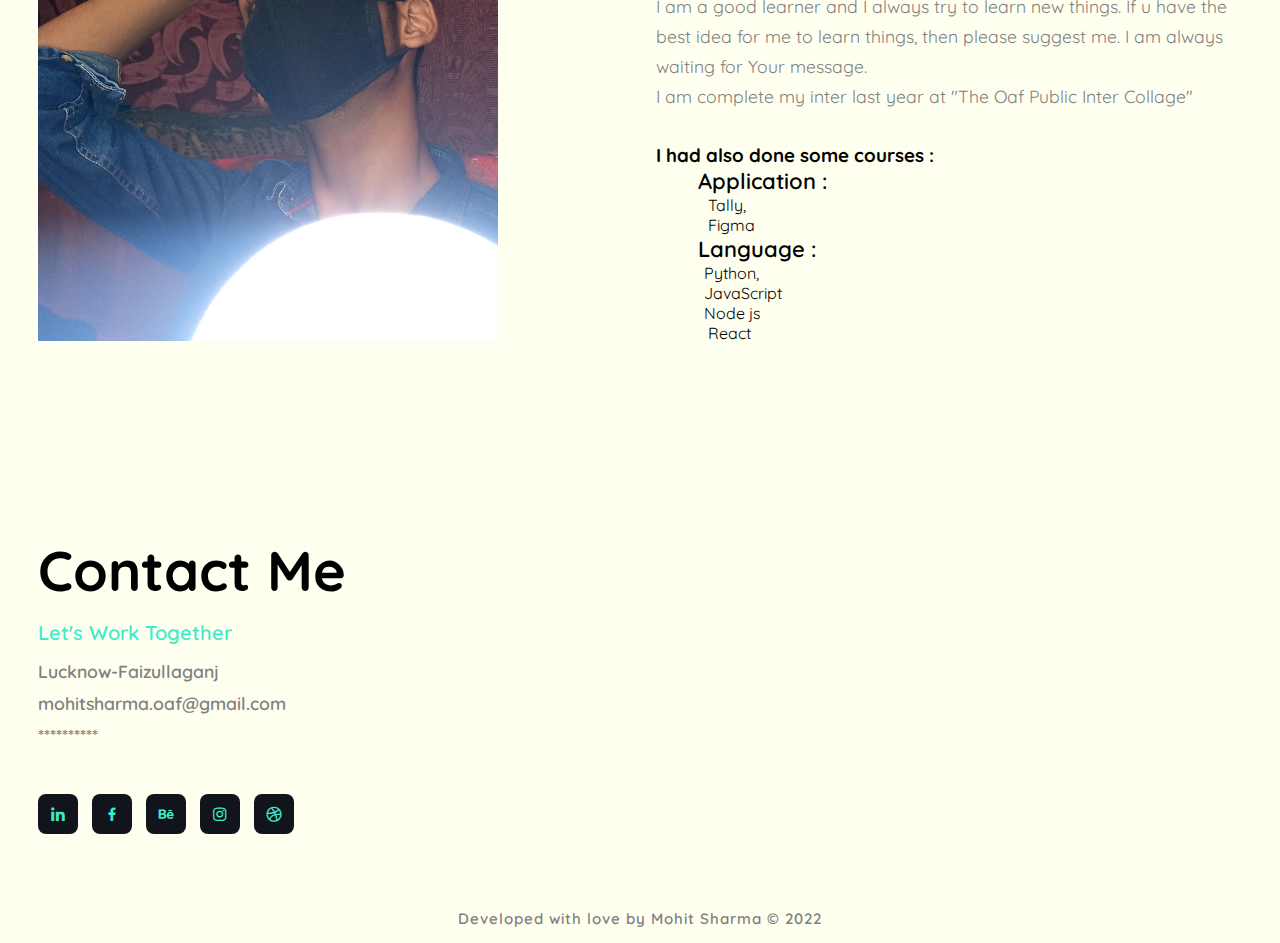
==== commit c9425eb9: "Update index.html" ====
--- a/index.html
+++ b/index.html
@@ -4,7 +4,7 @@
 <head>
 	<meta charset="utf-8">
 	<meta name="viewport" content="width=device-width, initial-scale=1">
-	<title>Walcome</title>
+	<title>me._.mohit</title>
 
 	<link rel="stylesheet" type="text/css" href="css/Scc_Homepage/style.css">
 
@@ -19,7 +19,7 @@
 
 <body>
 	<header>
-		<a href="#" class="logo"><img src="#"> Me-Mohit</a>
+		<a href="#" class="logo"><img src="#"> Me._.Mohit</a>
 		<div class="bx bx-menu" id="menu-icon"></div>
 		<ul class="navbar">
 			<li><a href="#home">Home</a></li>
